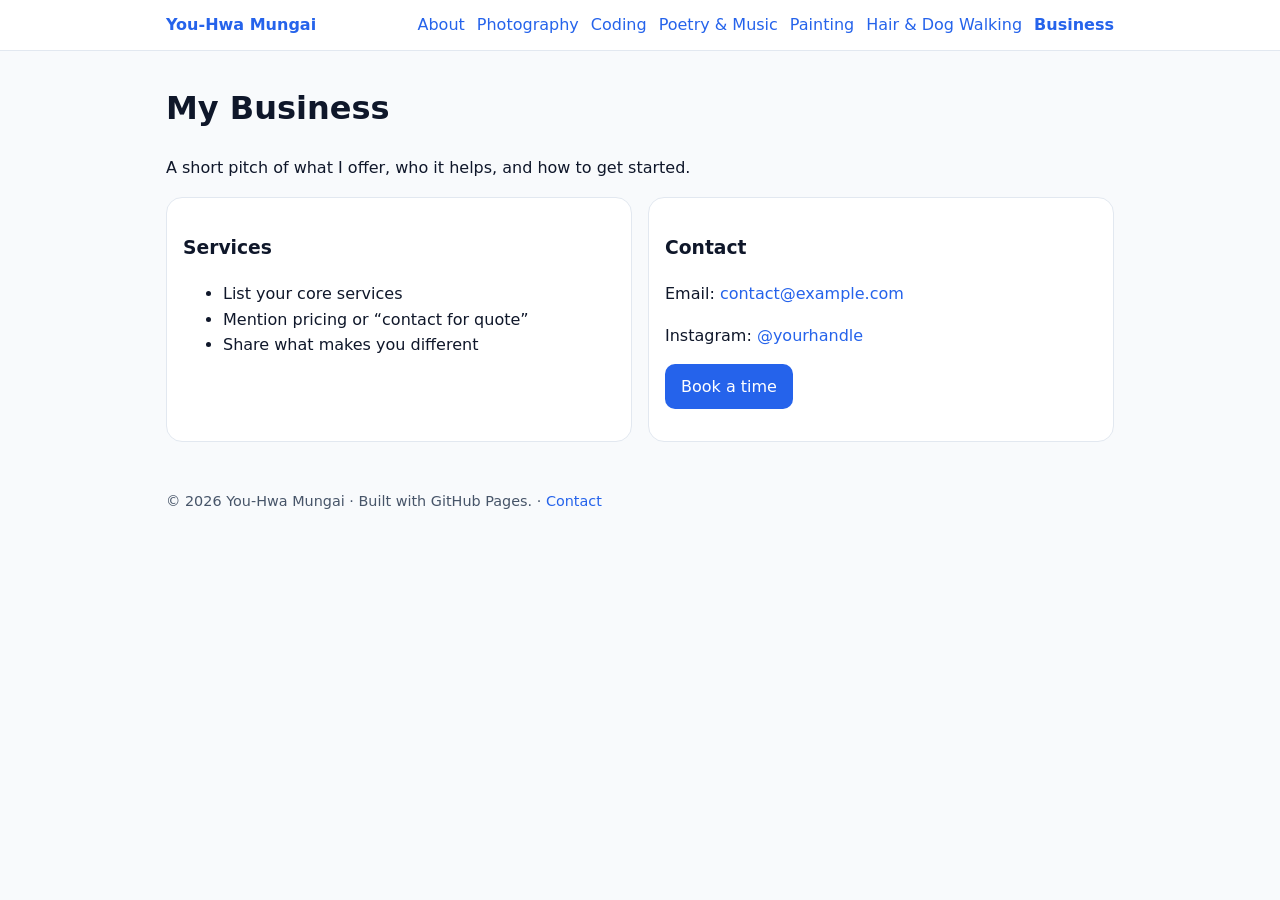
==== business/index.html @ d84cb709 "Add github io portfolio template" ====
<!doctype html>
<html lang="en">
<head>
<meta charset="utf-8">
<meta name="viewport" content="width=device-width, initial-scale=1">
<title>Business · You‑Hwa Mungai</title>
<meta name="description" content="Portfolio of You‑Hwa Mungai — photography, coding, poetry & music, painting, hair and dog walking, and business.">
<link rel="stylesheet" href="/assets/css/styles.css">
</head>
<body>
<header><nav class="nav"><a class="brand" href="/">You‑Hwa Mungai</a><a href="/">About</a><a href="/photography/">Photography</a><a href="/coding/">Coding</a><a href="/poetry-music/">Poetry & Music</a><a href="/painting/">Painting</a><a href="/hair-dog-walking/">Hair & Dog Walking</a><a href="/business/" style="font-weight:700">Business</a></nav></header>
<main>

<h1>My Business</h1>
<p>A short pitch of what I offer, who it helps, and how to get started.</p>
<div class="grid">
  <div class="card">
    <h3>Services</h3>
    <ul>
      <li>List your core services</li>
      <li>Mention pricing or “contact for quote”</li>
      <li>Share what makes you different</li>
    </ul>
  </div>
  <div class="card">
    <h3>Contact</h3>
    <p>Email: <a href="mailto:contact@example.com">contact@example.com</a></p>
    <p>Instagram: <a href="#" target="_blank" rel="noopener">@yourhandle</a></p>
    <p><a class="btn" href="https://cal.com/" target="_blank" rel="noopener">Book a time</a></p>
  </div>
</div>

</main>
<footer>
  © <span id="year"></span> You‑Hwa Mungai · Built with GitHub Pages. · <a href="mailto:contact@example.com">Contact</a>
</footer>
<script>document.getElementById('year').textContent = new Date().getFullYear()</script>
</body>
</html>
---- assets/css/styles.css ----
:root { --maxw: 980px; --pad: 1rem; --accent: #2563eb; --bg: #f8fafc; }
* { box-sizing: border-box; }
body { margin:0; font-family: system-ui, -apple-system, Segoe UI, Roboto, Arial, sans-serif; line-height:1.6; background:var(--bg); color:#0f172a;}
a { color: var(--accent); text-decoration: none; }
a:hover { text-decoration: underline; }
header { background:white; border-bottom:1px solid #e2e8f0; position: sticky; top:0; z-index:10; }
.nav { max-width: var(--maxw); margin:0 auto; display:flex; gap:.75rem; align-items:center; padding: .75rem var(--pad); flex-wrap: wrap; }
.nav .brand { font-weight:700; margin-right:auto; }
main { max-width: var(--maxw); margin: 2rem auto; padding: 0 var(--pad); }
.hero { background: white; padding: 2rem; border:1px solid #e2e8f0; border-radius: 16px; }
.grid { display:grid; gap:1rem; grid-template-columns: repeat(auto-fit, minmax(220px,1fr)); }
.card { background: white; border:1px solid #e2e8f0; border-radius:16px; padding:1rem; }
footer { max-width: var(--maxw); margin: 3rem auto 2rem; padding: 0 var(--pad); color:#475569; font-size:.9rem; }
img.responsive { width:100%; height:auto; border-radius:12px; }
.tag { display:inline-block; background:#e2e8f0; color:#0f172a; padding:.2rem .5rem; border-radius:999px; font-size:.8rem; margin-right:.25rem;}
.btn { display:inline-block; padding:.6rem 1rem; background: var(--accent); color:white; border-radius:10px; border:0; }
.btn:hover { filter: brightness(.95); text-decoration:none; }
pre, code { background:#0f172a; color:#e5e7eb; padding:.25rem .5rem; border-radius:8px; }
pre { overflow:auto; padding:1rem; }
figure { margin:0; }
.gallery { display:grid; gap: .75rem; grid-template-columns: repeat(auto-fill, minmax(160px,1fr)); }
.gallery img { width:100%; height:auto; border-radius:12px; display:block; }
small.muted { color:#64748b; }
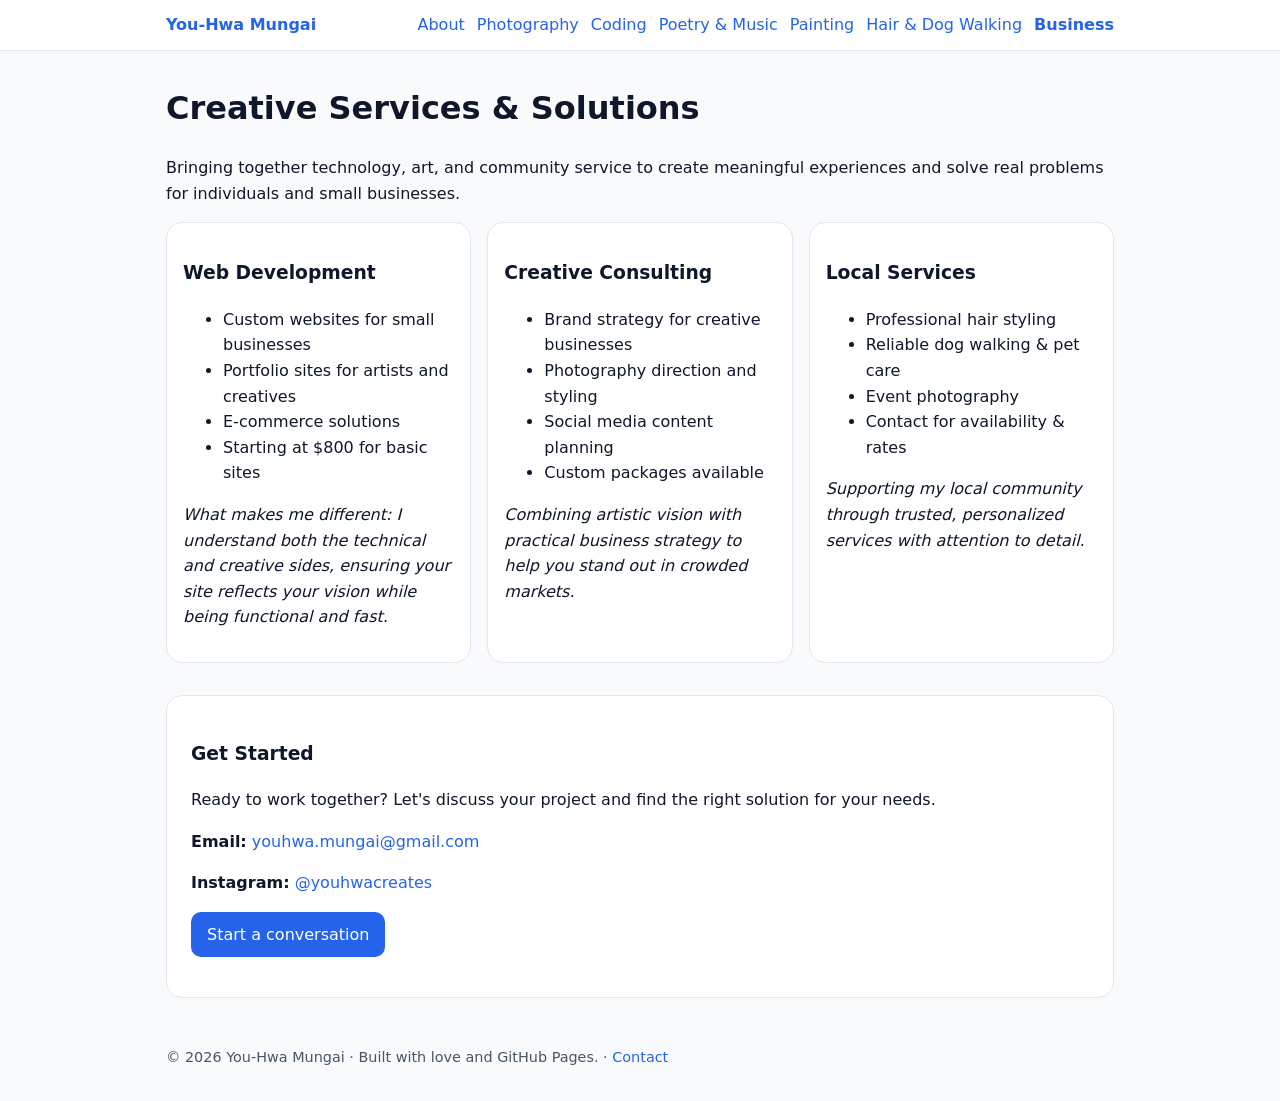
==== commit 6e91d467: "Update portfolio template" ====
--- a/business/index.html
+++ b/business/index.html
@@ -5,34 +5,61 @@
 <meta name="viewport" content="width=device-width, initial-scale=1">
 <title>Business · You‑Hwa Mungai</title>
 <meta name="description" content="Portfolio of You‑Hwa Mungai — photography, coding, poetry & music, painting, hair and dog walking, and business.">
-<link rel="stylesheet" href="/assets/css/styles.css">
+<link rel="stylesheet" href="../assets/css/styles.css">
 </head>
 <body>
 <header><nav class="nav"><a class="brand" href="/">You‑Hwa Mungai</a><a href="/">About</a><a href="/photography/">Photography</a><a href="/coding/">Coding</a><a href="/poetry-music/">Poetry & Music</a><a href="/painting/">Painting</a><a href="/hair-dog-walking/">Hair & Dog Walking</a><a href="/business/" style="font-weight:700">Business</a></nav></header>
 <main>
 
-<h1>My Business</h1>
-<p>A short pitch of what I offer, who it helps, and how to get started.</p>
+<h1>Creative Services & Solutions</h1>
+<p>Bringing together technology, art, and community service to create meaningful experiences and solve real problems for individuals and small businesses.</p>
+
 <div class="grid">
   <div class="card">
-    <h3>Services</h3>
+    <h3>Web Development</h3>
     <ul>
-      <li>List your core services</li>
-      <li>Mention pricing or “contact for quote”</li>
-      <li>Share what makes you different</li>
+      <li>Custom websites for small businesses</li>
+      <li>Portfolio sites for artists and creatives</li>
+      <li>E-commerce solutions</li>
+      <li>Starting at $800 for basic sites</li>
     </ul>
+    <p><em>What makes me different: I understand both the technical and creative sides, ensuring your site reflects your vision while being functional and fast.</em></p>
   </div>
+  
   <div class="card">
-    <h3>Contact</h3>
-    <p>Email: <a href="mailto:contact@example.com">contact@example.com</a></p>
-    <p>Instagram: <a href="#" target="_blank" rel="noopener">@yourhandle</a></p>
-    <p><a class="btn" href="https://cal.com/" target="_blank" rel="noopener">Book a time</a></p>
+    <h3>Creative Consulting</h3>
+    <ul>
+      <li>Brand strategy for creative businesses</li>
+      <li>Photography direction and styling</li>
+      <li>Social media content planning</li>
+      <li>Custom packages available</li>
+    </ul>
+    <p><em>Combining artistic vision with practical business strategy to help you stand out in crowded markets.</em></p>
   </div>
+  
+  <div class="card">
+    <h3>Local Services</h3>
+    <ul>
+      <li>Professional hair styling</li>
+      <li>Reliable dog walking & pet care</li>
+      <li>Event photography</li>
+      <li>Contact for availability & rates</li>
+    </ul>
+    <p><em>Supporting my local community through trusted, personalized services with attention to detail.</em></p>
+  </div>
+</div>
+
+<div style="margin-top: 2rem; padding: 1.5rem; background: white; border: 1px solid #e2e8f0; border-radius: 16px;">
+  <h3>Get Started</h3>
+  <p>Ready to work together? Let's discuss your project and find the right solution for your needs.</p>
+  <p><strong>Email:</strong> <a href="mailto:youhwa.mungai@gmail.com">youhwa.mungai@gmail.com</a></p>
+  <p><strong>Instagram:</strong> <a href="#" target="_blank" rel="noopener">@youhwacreates</a></p>
+  <p style="margin-top: 1rem;"><a class="btn" href="mailto:youhwa.mungai@gmail.com">Start a conversation</a></p>
 </div>
 
 </main>
 <footer>
-  © <span id="year"></span> You‑Hwa Mungai · Built with GitHub Pages. · <a href="mailto:contact@example.com">Contact</a>
+  © <span id="year"></span> You‑Hwa Mungai · Built with love and GitHub Pages. · <a href="mailto:youhwa.mungai@gmail.com">Contact</a>
 </footer>
 <script>document.getElementById('year').textContent = new Date().getFullYear()</script>
 </body>
--- a/assets/css/styles.css
+++ b/assets/css/styles.css
@@ -22,3 +22,28 @@
 .gallery { display:grid; gap: .75rem; grid-template-columns: repeat(auto-fill, minmax(160px,1fr)); }
 .gallery img { width:100%; height:auto; border-radius:12px; display:block; }
 small.muted { color:#64748b; }
+
+/* Responsive improvements */
+@media (max-width: 768px) {
+  :root { --pad: 0.75rem; }
+  .hero { padding: 1.5rem; }
+  .nav { padding: 0.5rem var(--pad); gap: 0.5rem; }
+  .nav a { font-size: 0.9rem; }
+  .grid { grid-template-columns: 1fr; }
+  .gallery { grid-template-columns: repeat(auto-fill, minmax(140px, 1fr)); gap: 0.5rem; }
+  main { margin: 1rem auto; }
+  .card { padding: 0.75rem; }
+  h1 { font-size: 1.75rem; }
+  h2 { font-size: 1.5rem; }
+  h3 { font-size: 1.25rem; }
+}
+
+@media (max-width: 480px) {
+  :root { --pad: 0.5rem; }
+  .hero { padding: 1rem; }
+  .nav { flex-direction: column; align-items: stretch; gap: 0.25rem; }
+  .nav .brand { margin-right: 0; text-align: center; margin-bottom: 0.5rem; }
+  .nav a { text-align: center; padding: 0.5rem; }
+  .gallery { grid-template-columns: 1fr; }
+  .btn { width: 100%; text-align: center; }
+}
